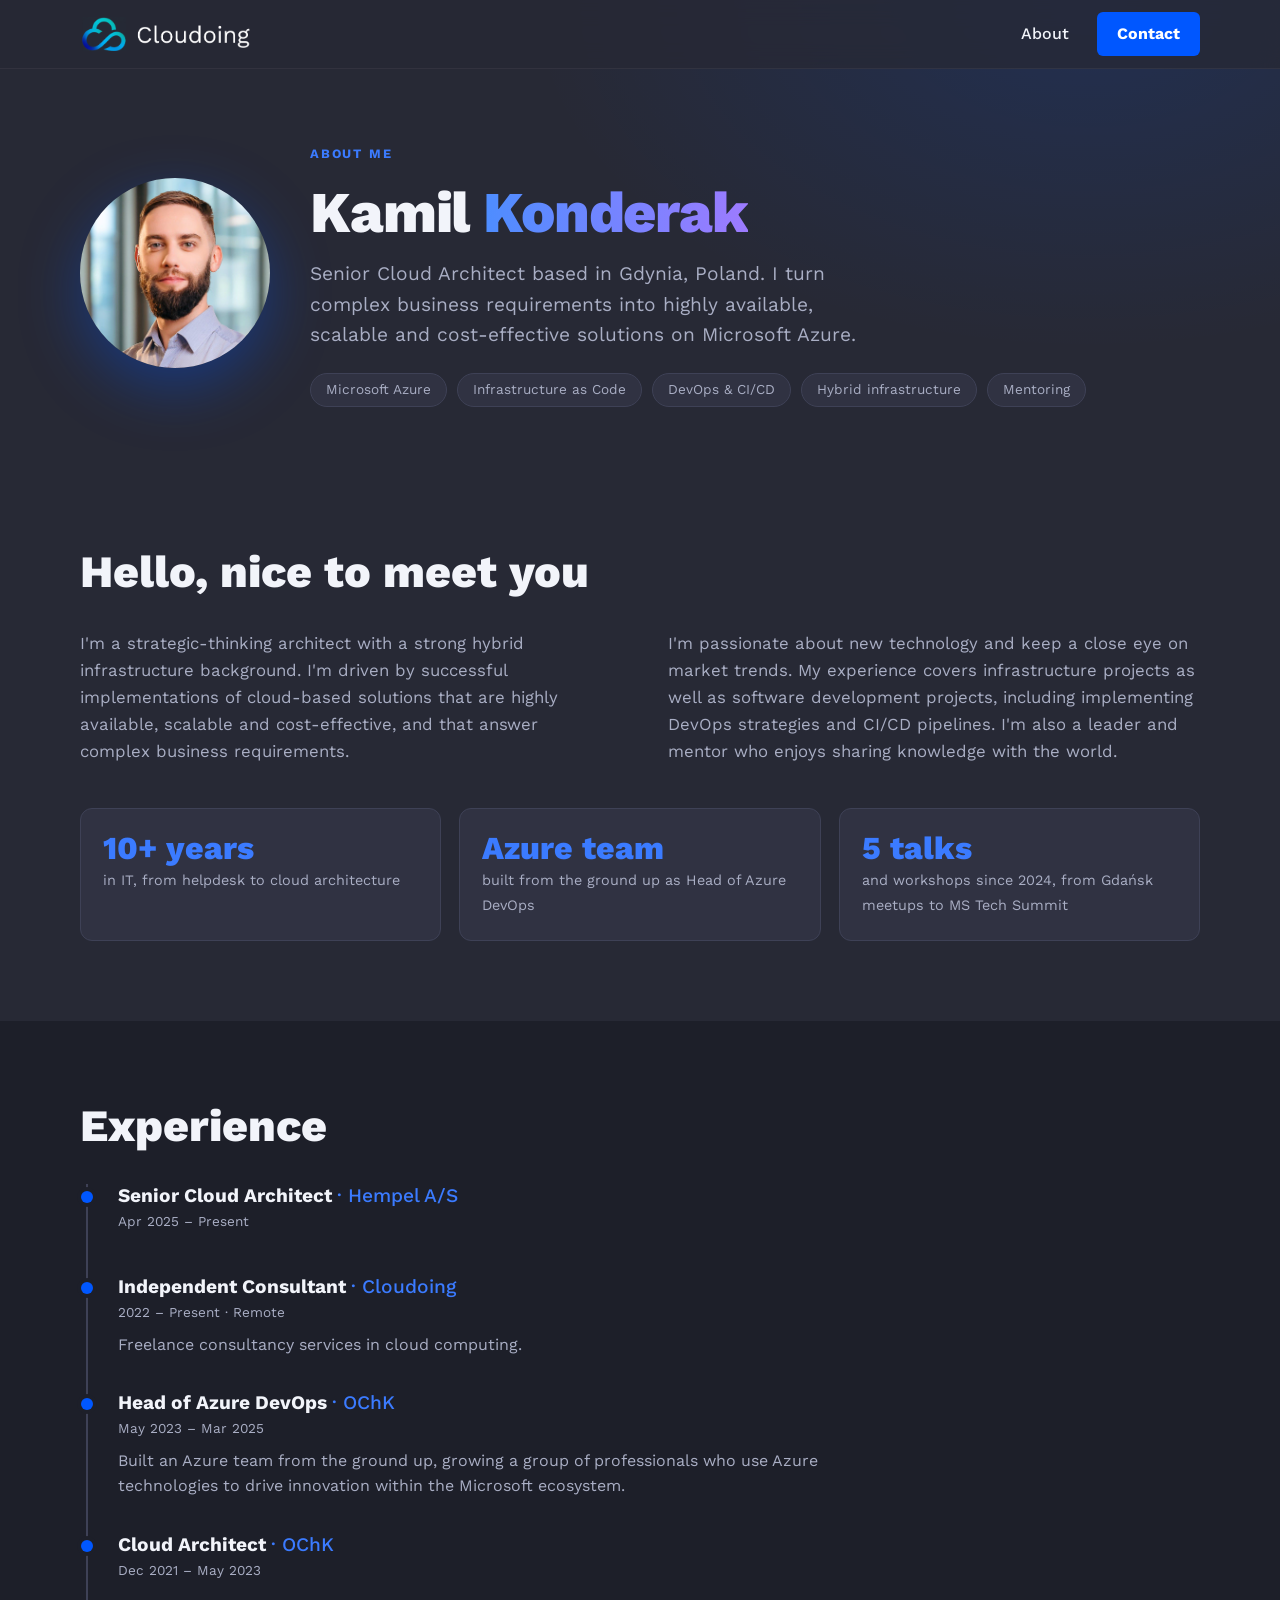
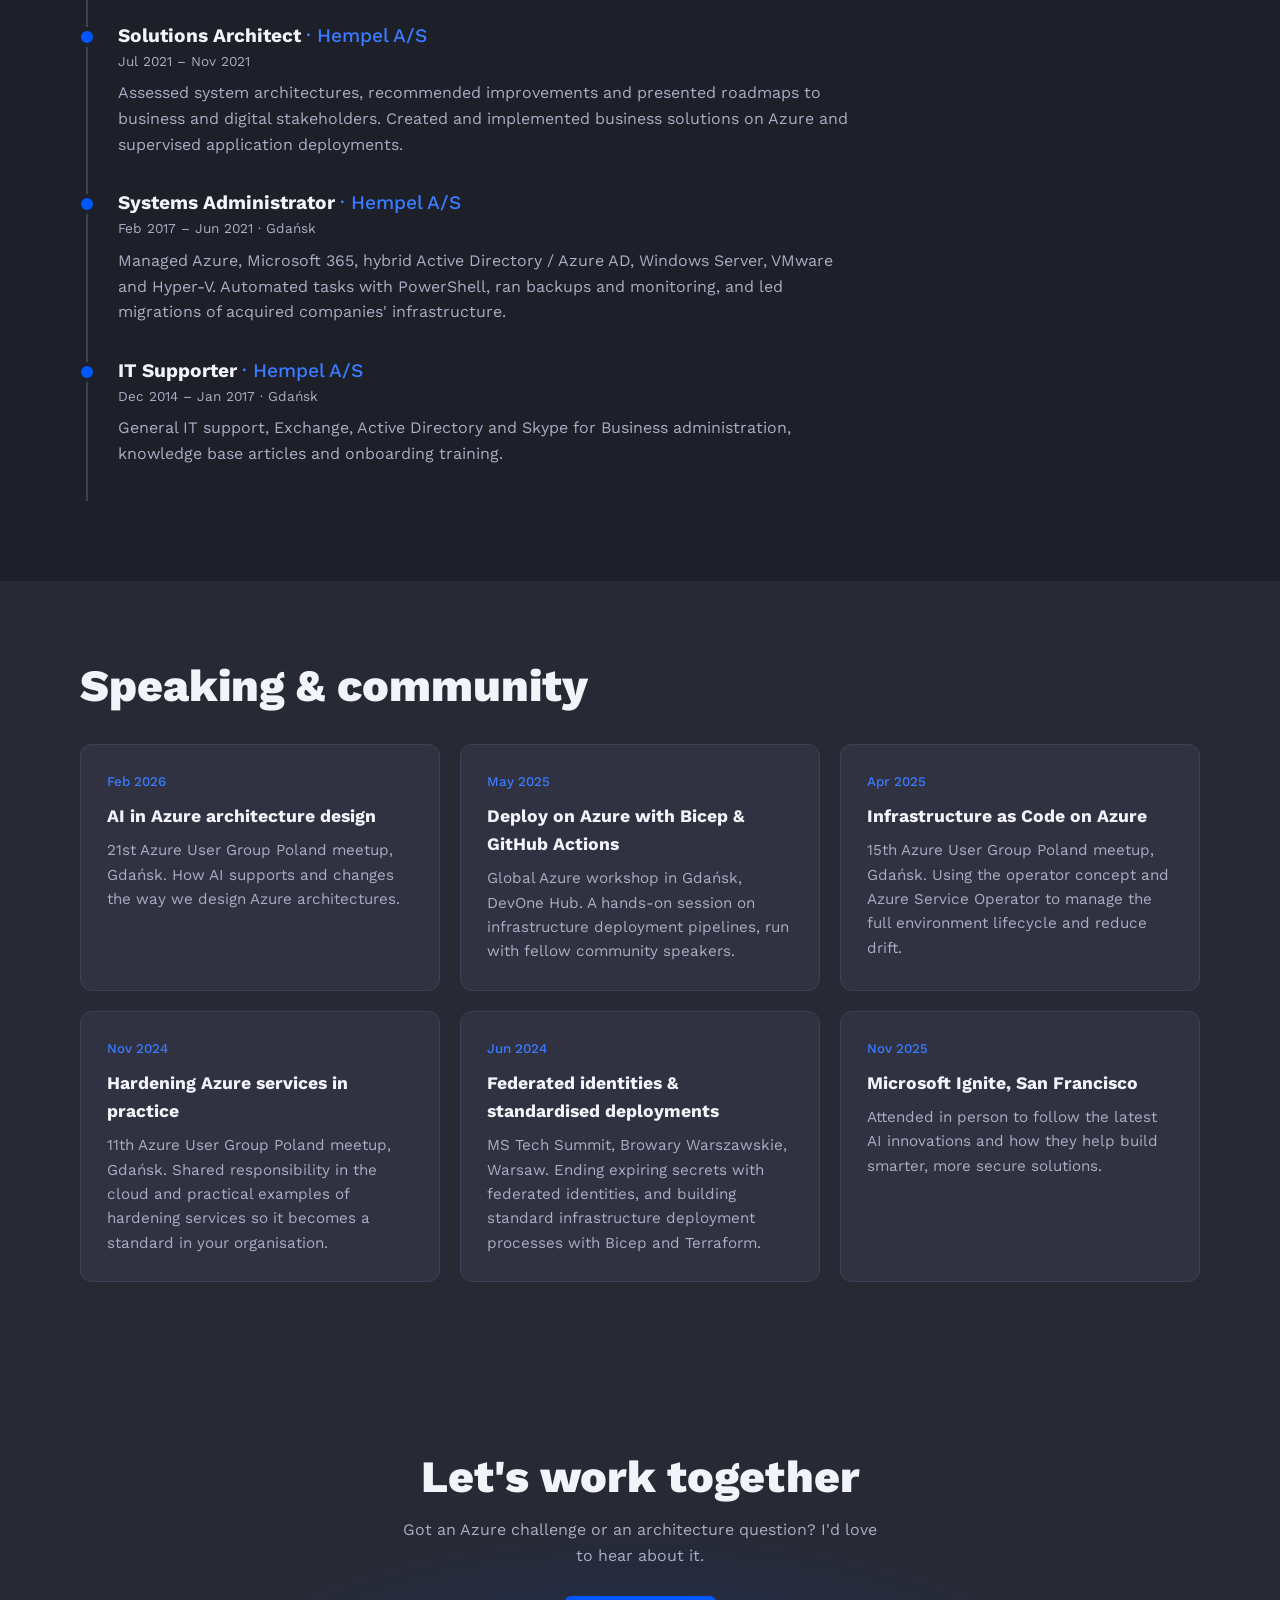
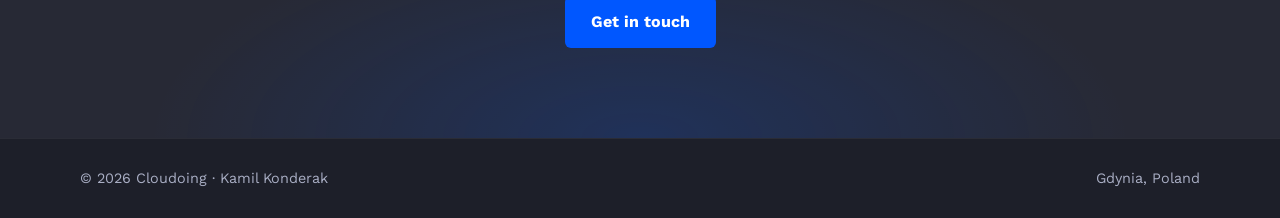
==== about.html @ 94f514c5 "Add Cloudoing personal site (hero, about, contact) Co-Authored-By: Claude Sonnet 5.5 <noreply@anthro" ====
<!doctype html>
<html lang="en">
<head>
<meta charset="utf-8">
<meta name="viewport" content="width=device-width, initial-scale=1">
<title>About – Kamil Konderak | Cloudoing</title>
<meta name="description" content="Kamil Konderak is a Senior Cloud Architect based in Gdynia, Poland, with 10+ years in IT and a focus on Microsoft Azure, DevOps and infrastructure as code.">
<link rel="preconnect" href="https://fonts.googleapis.com">
<link rel="preconnect" href="https://fonts.gstatic.com" crossorigin>
<link href="https://fonts.googleapis.com/css2?family=Work+Sans:wght@400;500;700;800&display=swap" rel="stylesheet">
<link rel="stylesheet" href="style.css">
</head>
<body>

<header>
  <div class="wrap">
    <a href="index.html" class="logo"><img src="img/logo.png" alt="Cloudoing" height="34" style="height:34px;width:auto"></a>
    <nav>
      <a href="about.html" style="color:var(--text)">About</a>
      <a href="index.html#contact" class="btn">Contact</a>
    </nav>
  </div>
</header>

<main>
<section class="page-head">
  <div class="wrap">
    <img src="img/kamil.jpg" alt="Kamil Konderak" width="190" height="190">
    <div>
      <span class="eyebrow">About me</span>
      <h1 style="font-size:clamp(2.2rem,5vw,3.6rem)">Kamil <span>Konderak</span></h1>
      <p class="lead">Senior Cloud Architect based in Gdynia, Poland. I turn complex business requirements into highly available, scalable and cost-effective solutions on Microsoft Azure.</p>
      <div class="chips"><span>Microsoft Azure</span><span>Infrastructure as Code</span><span>DevOps &amp; CI/CD</span><span>Hybrid infrastructure</span><span>Mentoring</span></div>
    </div>
  </div>
</section>

<section class="section">
  <div class="wrap">
    <h2>Hello, nice to meet you</h2>
    <div class="bio">
      <p>I'm a strategic-thinking architect with a strong hybrid infrastructure background. I'm driven by successful implementations of cloud-based solutions that are highly available, scalable and cost-effective, and that answer complex business requirements.</p>
      <p>I'm passionate about new technology and keep a close eye on market trends. My experience covers infrastructure projects as well as software development projects, including implementing DevOps strategies and CI/CD pipelines. I'm also a leader and mentor who enjoys sharing knowledge with the world.</p>
    </div>
    <div class="stats">
      <div class="stat"><b>10+ years</b><span>in IT, from helpdesk to cloud architecture</span></div>
      <div class="stat"><b>Azure team</b><span>built from the ground up as Head of Azure DevOps</span></div>
      <div class="stat"><b>5 talks</b><span>and workshops since 2024, from Gdańsk meetups to MS Tech Summit</span></div>
    </div>
  </div>
</section>

<section class="section alt">
  <div class="wrap">
    <h2>Experience</h2>
    <ul class="timeline">
      <li>
        <h3>Senior Cloud Architect <span class="org">· Hempel A/S</span></h3>
        <time>Apr 2025 – Present</time>
      </li>
      <li>
        <h3>Independent Consultant <span class="org">· Cloudoing</span></h3>
        <time>2022 – Present · Remote</time>
        <p>Freelance consultancy services in cloud computing.</p>
      </li>
      <li>
        <h3>Head of Azure DevOps <span class="org">· OChK</span></h3>
        <time>May 2023 – Mar 2025</time>
        <p>Built an Azure team from the ground up, growing a group of professionals who use Azure technologies to drive innovation within the Microsoft ecosystem.</p>
      </li>
      <li>
        <h3>Cloud Architect <span class="org">· OChK</span></h3>
        <time>Dec 2021 – May 2023</time>
      </li>
      <li>
        <h3>Solutions Architect <span class="org">· Hempel A/S</span></h3>
        <time>Jul 2021 – Nov 2021</time>
        <p>Assessed system architectures, recommended improvements and presented roadmaps to business and digital stakeholders. Created and implemented business solutions on Azure and supervised application deployments.</p>
      </li>
      <li>
        <h3>Systems Administrator <span class="org">· Hempel A/S</span></h3>
        <time>Feb 2017 – Jun 2021 · Gdańsk</time>
        <p>Managed Azure, Microsoft 365, hybrid Active Directory / Azure AD, Windows Server, VMware and Hyper-V. Automated tasks with PowerShell, ran backups and monitoring, and led migrations of acquired companies' infrastructure.</p>
      </li>
      <li>
        <h3>IT Supporter <span class="org">· Hempel A/S</span></h3>
        <time>Dec 2014 – Jan 2017 · Gdańsk</time>
        <p>General IT support, Exchange, Active Directory and Skype for Business administration, knowledge base articles and onboarding training.</p>
      </li>
    </ul>
  </div>
</section>

<section class="section">
  <div class="wrap">
    <h2>Speaking &amp; community</h2>
    <div class="cards">
      <div class="card"><small>Feb 2026</small><h3>AI in Azure architecture design</h3><p>21st Azure User Group Poland meetup, Gdańsk. How AI supports and changes the way we design Azure architectures.</p></div>
      <div class="card"><small>May 2025</small><h3>Deploy on Azure with Bicep &amp; GitHub Actions</h3><p>Global Azure workshop in Gdańsk, DevOne Hub. A hands-on session on infrastructure deployment pipelines, run with fellow community speakers.</p></div>
      <div class="card"><small>Apr 2025</small><h3>Infrastructure as Code on Azure</h3><p>15th Azure User Group Poland meetup, Gdańsk. Using the operator concept and Azure Service Operator to manage the full environment lifecycle and reduce drift.</p></div>
      <div class="card"><small>Nov 2024</small><h3>Hardening Azure services in practice</h3><p>11th Azure User Group Poland meetup, Gdańsk. Shared responsibility in the cloud and practical examples of hardening services so it becomes a standard in your organisation.</p></div>
      <div class="card"><small>Jun 2024</small><h3>Federated identities &amp; standardised deployments</h3><p>MS Tech Summit, Browary Warszawskie, Warsaw. Ending expiring secrets with federated identities, and building standard infrastructure deployment processes with Bicep and Terraform.</p></div>
      <div class="card"><small>Nov 2025</small><h3>Microsoft Ignite, San Francisco</h3><p>Attended in person to follow the latest AI innovations and how they help build smarter, more secure solutions.</p></div>
    </div>
  </div>
</section>

<section class="cta-band">
  <div class="wrap">
    <h2>Let's work together</h2>
    <p>Got an Azure challenge or an architecture question? I'd love to hear about it.</p>
    <a href="index.html#contact" class="btn">Get in touch</a>
  </div>
</section>
</main>

<footer>
  <div class="wrap">
    <span>© <span id="yr"></span> Cloudoing · Kamil Konderak</span>
    <span>Gdynia, Poland</span>
  </div>
</footer>
<script>document.getElementById("yr").textContent = new Date().getFullYear();</script>
</body>
</html>
---- style.css ----
:root{
  --bg:#272935; --bg-deep:#1d1f29; --card:#303242; --line:#3e4156;
  --text:#f2f4fa; --muted:#a9aec4; --accent:#0057ff; --accent-hi:#3b7bff;
  --d1:#5b5bd6; --d2:#ffc83d; --d3:#ff2d6f; --d4:#4d8dff;
}
*{box-sizing:border-box;margin:0}
html{scroll-behavior:smooth}
body{font-family:"Work Sans",system-ui,sans-serif;background:var(--bg);color:var(--text);line-height:1.6;overflow-x:hidden}
a{color:inherit;text-decoration:none}
.wrap{width:min(1120px,100% - 32px);margin-inline:auto}

header{position:fixed;inset:0 0 auto;z-index:10;backdrop-filter:blur(12px);background:rgba(39,41,53,.75);border-bottom:1px solid rgba(255,255,255,.05)}
header .wrap{display:flex;align-items:center;justify-content:space-between;height:68px}
.logo{display:flex;align-items:center;gap:10px;font-weight:700;font-size:1.3rem}
nav{display:flex;gap:28px;align-items:center}
nav a{color:var(--muted);font-weight:500;transition:color .2s}
nav a:hover{color:var(--text)}
.btn{display:inline-block;background:var(--accent);color:#fff;font-weight:700;padding:13px 26px;border:0;border-radius:6px;font:inherit;font-weight:700;cursor:pointer;transition:background .2s,transform .2s}
.btn:hover{background:var(--accent-hi);transform:translateY(-2px)}
nav .btn{padding:9px 20px;color:#fff}

.hero{position:relative;min-height:100vh;display:flex;align-items:center;padding:110px 0 70px;background:radial-gradient(900px 600px at 80% 40%,rgba(0,87,255,.14),transparent 70%),var(--bg)}
.hero .wrap{display:grid;grid-template-columns:1.1fr .9fr;gap:40px;align-items:center}
.eyebrow{display:inline-block;color:var(--accent-hi);font-weight:700;letter-spacing:.14em;text-transform:uppercase;font-size:.8rem;margin-bottom:18px}
h1{font-size:clamp(2.6rem,6vw,4.6rem);line-height:1.05;font-weight:800;letter-spacing:-.02em}
h1 span{background:linear-gradient(90deg,#4d8dff,#9d7bff);-webkit-background-clip:text;background-clip:text;color:transparent}
.lead{margin:22px 0 32px;font-size:1.2rem;color:var(--muted);max-width:30em}
.cta{display:flex;gap:14px;flex-wrap:wrap}
.btn.ghost{background:transparent;border:1px solid var(--line);color:var(--text)}
.btn.ghost:hover{background:var(--card)}
.follow{display:flex;gap:16px;align-items:center;margin-top:34px;color:var(--muted);font-size:.9rem}
.follow a{display:grid;place-items:center;width:38px;height:38px;border-radius:50%;border:1px solid var(--line);transition:all .2s}
.follow a:hover{color:#fff;background:var(--accent);border-color:var(--accent)}
.follow svg{width:17px;height:17px;fill:currentColor}

/* orbit */
.orbit{position:relative;aspect-ratio:1;width:100%;max-width:520px;justify-self:center}
.ring{position:absolute;border:1px dashed rgba(255,255,255,.16);border-radius:50%;inset:0;animation:spin 60s linear infinite}
.ring.r2{inset:15%;animation-duration:42s;animation-direction:reverse}
.ring.r3{inset:32%;animation-duration:28s}
.ring i{position:absolute;width:18px;height:18px;border-radius:50%;box-shadow:0 0 22px currentColor}
.r1 i{top:8%;left:14%;background:var(--d1);color:var(--d1)}
.r1 i+i{top:auto;bottom:6%;left:auto;right:30%;background:var(--d3);color:var(--d3)}
.r2 i{top:12%;right:6%;background:var(--d2);color:var(--d2)}
.r3 i{bottom:2%;left:22%;background:var(--d4);color:var(--d4)}
.cloud{position:absolute;inset:0;display:grid;place-items:center}
.cloud img{width:56%;height:auto;aspect-ratio:1;object-fit:cover;border-radius:50%;box-shadow:0 20px 60px rgba(0,87,255,.35);animation:float 6s ease-in-out infinite}
@keyframes spin{to{transform:rotate(360deg)}}
@keyframes float{50%{transform:translateY(-12px)}}

/* contact */
.contact{padding:110px 0;background:var(--bg-deep)}
.contact .wrap{display:grid;grid-template-columns:.9fr 1.1fr;gap:56px}
h2{font-size:clamp(2rem,4vw,2.8rem);line-height:1.1;font-weight:800;margin-bottom:16px}
.contact p{color:var(--muted);max-width:28em}
.info{list-style:none;padding:0;margin-top:32px;display:grid;gap:14px}
.info li{display:flex;gap:14px;align-items:center}
.info b{display:grid;place-items:center;width:42px;height:42px;border-radius:10px;background:var(--card);color:var(--accent-hi)}
.info svg{width:20px;height:20px;fill:currentColor}
form{background:var(--card);border:1px solid var(--line);border-radius:14px;padding:34px;display:grid;gap:18px}
.row{display:grid;grid-template-columns:1fr 1fr;gap:18px}
label{display:grid;gap:7px;font-size:.85rem;font-weight:500;color:var(--muted)}
input,textarea{font:inherit;color:var(--text);background:var(--bg);border:1px solid var(--line);border-radius:8px;padding:13px 15px;transition:border-color .2s,box-shadow .2s;width:100%}
textarea{resize:vertical;min-height:140px}
input:focus,textarea:focus{outline:0;border-color:var(--accent-hi);box-shadow:0 0 0 3px rgba(0,87,255,.25)}
.hp{position:absolute;left:-9999px}
.status{min-height:1.4em;font-size:.9rem;color:var(--muted)}

footer{padding:28px 0;border-top:1px solid rgba(255,255,255,.06);background:var(--bg-deep);color:var(--muted);font-size:.9rem}
footer .wrap{display:flex;justify-content:space-between;flex-wrap:wrap;gap:10px}

@media(max-width:820px){
  nav{gap:18px}
  .hero .wrap,.contact .wrap{grid-template-columns:1fr}
  .orbit{max-width:340px;order:-1}
  .hero{padding-top:100px}
  .row{grid-template-columns:1fr}
  form{padding:24px}
}
@media(prefers-reduced-motion:reduce){*{animation:none!important}html{scroll-behavior:auto}}

/* about */
.page-head{padding:140px 0 60px;background:radial-gradient(800px 500px at 85% 0,rgba(0,87,255,.14),transparent 70%),var(--bg)}
.page-head .wrap{display:grid;grid-template-columns:auto 1fr;gap:40px;align-items:center}
.page-head img{width:190px;height:190px;border-radius:50%;object-fit:cover;box-shadow:0 20px 60px rgba(0,87,255,.35)}
.page-head .lead{margin:16px 0 0}
.chips{display:flex;flex-wrap:wrap;gap:10px;margin-top:22px}
.chips span{border:1px solid var(--line);background:var(--card);border-radius:99px;padding:5px 15px;font-size:.85rem;color:var(--muted)}
.section{padding:80px 0}
.section.alt{background:var(--bg-deep)}
.section h2{margin-bottom:34px}
.bio{display:grid;grid-template-columns:1fr 1fr;gap:20px 56px;color:var(--muted);font-size:1.05rem}
.stats{display:grid;grid-template-columns:repeat(3,1fr);gap:18px;margin-top:44px}
.stat{background:var(--card);border:1px solid var(--line);border-radius:12px;padding:22px}
.stat b{display:block;font-size:2rem;font-weight:800;color:var(--accent-hi);line-height:1.1}
.stat span{color:var(--muted);font-size:.9rem}
.timeline{list-style:none;padding:0;display:grid;gap:0;border-left:2px solid var(--line);margin-left:6px}
.timeline li{position:relative;padding:0 0 34px 30px}
.timeline li::before{content:"";position:absolute;left:-7px;top:7px;width:12px;height:12px;border-radius:50%;background:var(--accent);box-shadow:0 0 0 4px var(--bg-deep)}
.timeline h3{font-size:1.2rem;font-weight:700;line-height:1.3}
.timeline .org{color:var(--accent-hi);font-weight:500}
.timeline time{display:block;font-size:.85rem;color:var(--muted);margin:2px 0 8px}
.timeline p{color:var(--muted);max-width:46em}
.cards{display:grid;grid-template-columns:repeat(3,1fr);gap:20px}
.card{background:var(--card);border:1px solid var(--line);border-radius:12px;padding:26px}
.card h3{font-size:1.1rem;margin-bottom:8px}
.card p{color:var(--muted);font-size:.95rem}
.card small{display:block;color:var(--accent-hi);font-weight:500;margin-bottom:10px}
.cta-band{text-align:center;padding:90px 0;background:radial-gradient(700px 300px at 50% 100%,rgba(0,87,255,.18),transparent 70%),var(--bg)}
.cta-band p{color:var(--muted);margin:0 auto 28px;max-width:30em}
@media(max-width:820px){
  .page-head .wrap{grid-template-columns:1fr;text-align:left}
  .page-head img{width:140px;height:140px}
  .bio,.cards,.stats{grid-template-columns:1fr}
}
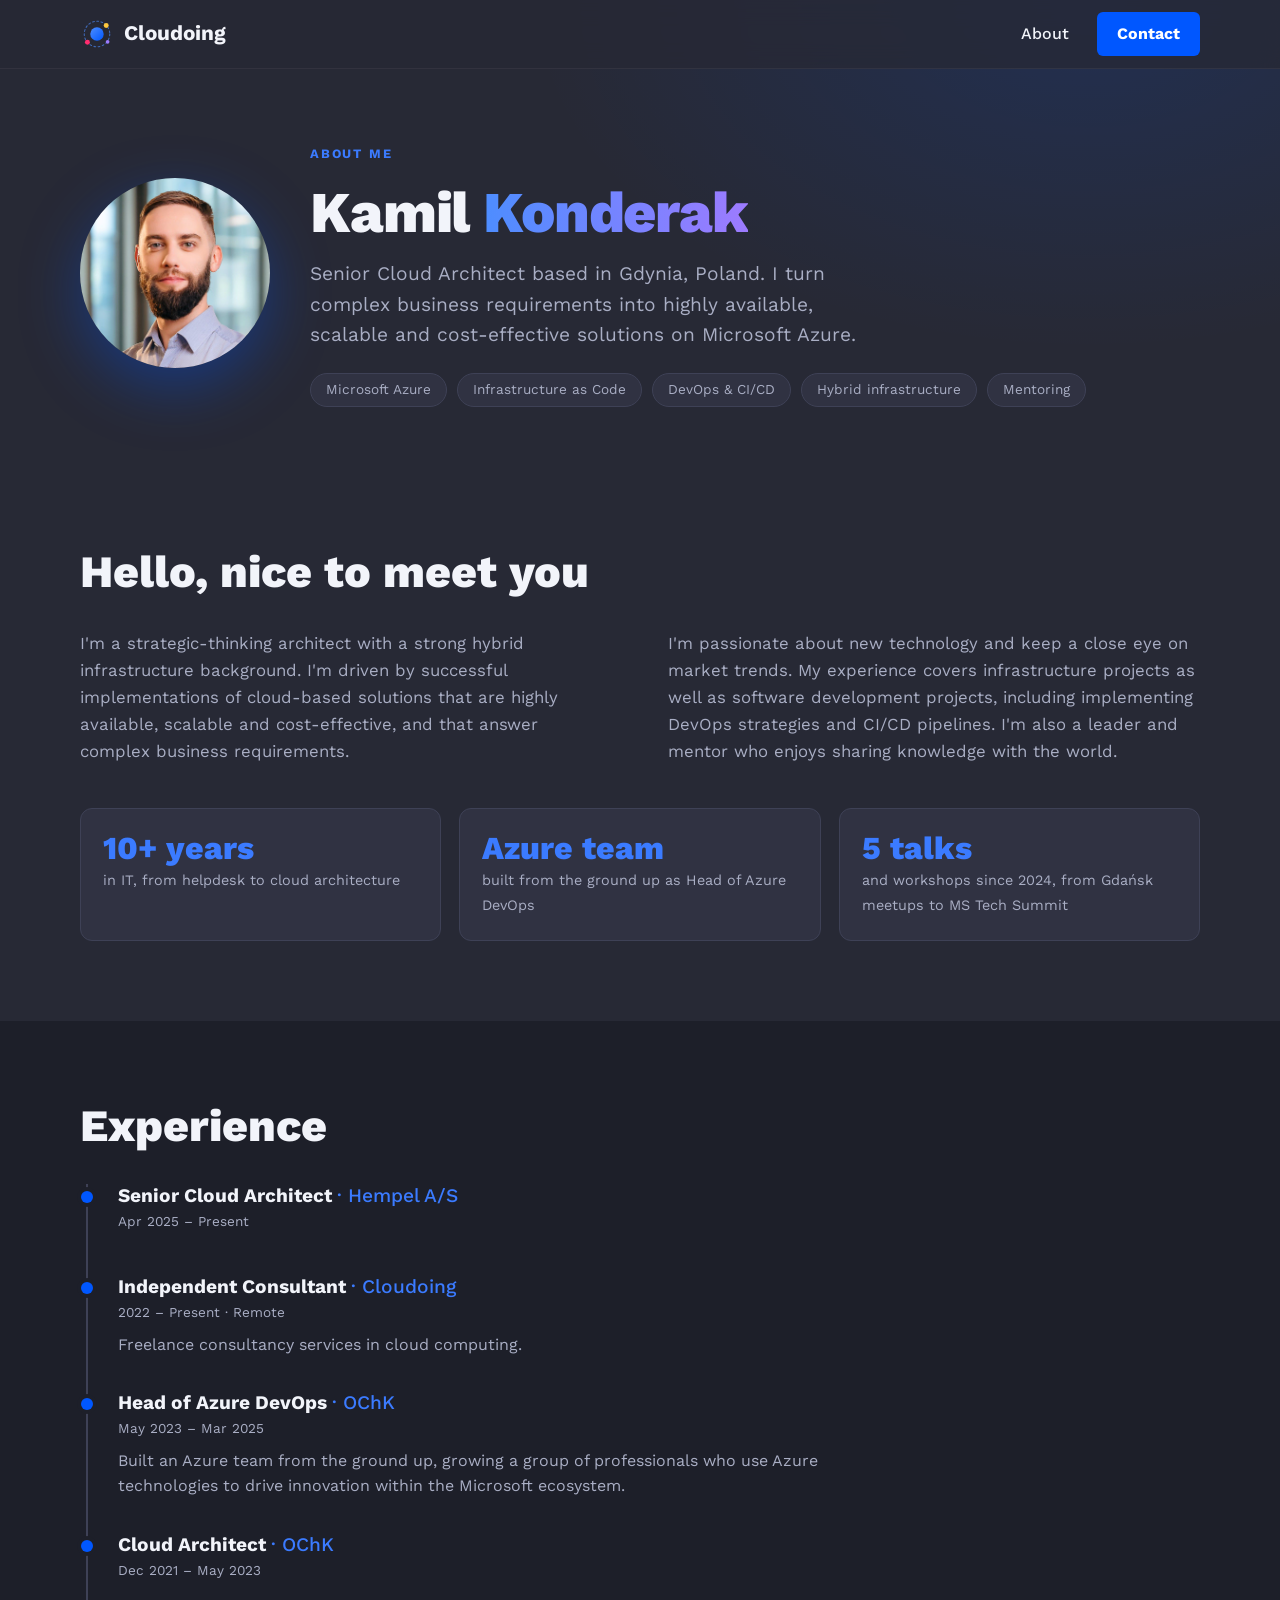
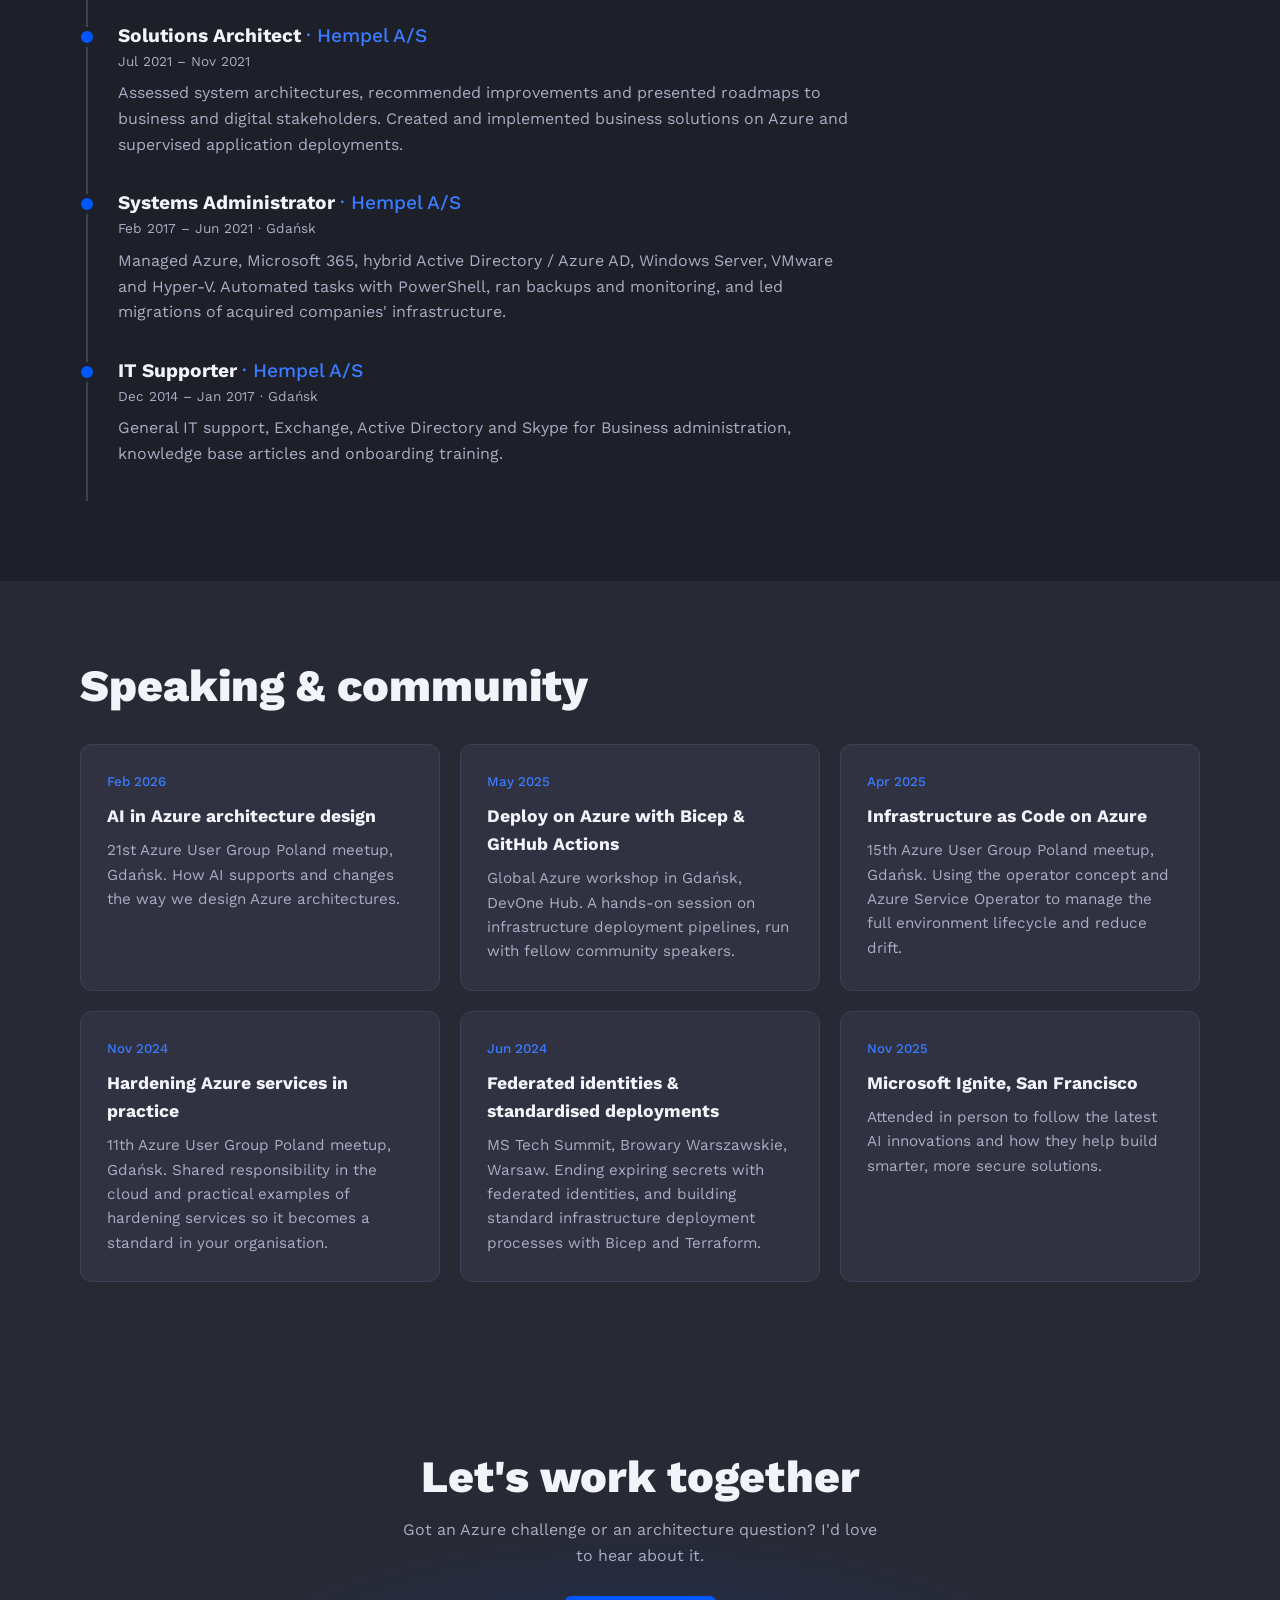
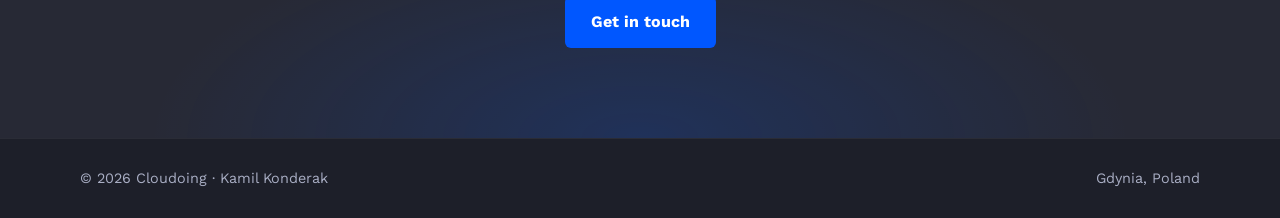
==== commit 84fd83c5: "Replace logo with Orbit mark and add favicon Co-Authored-By: Claude Sonnet 5.5 <noreply@anthropic.co" ====
--- a/about.html
+++ b/about.html
@@ -8,13 +8,14 @@
 <link rel="preconnect" href="https://fonts.googleapis.com">
 <link rel="preconnect" href="https://fonts.gstatic.com" crossorigin>
 <link href="https://fonts.googleapis.com/css2?family=Work+Sans:wght@400;500;700;800&display=swap" rel="stylesheet">
+<link rel="icon" href="favicon.svg" type="image/svg+xml">
 <link rel="stylesheet" href="style.css">
 </head>
 <body>
 
 <header>
   <div class="wrap">
-    <a href="index.html" class="logo"><img src="img/logo.png" alt="Cloudoing" height="34" style="height:34px;width:auto"></a>
+    <a href="index.html" class="logo"><img src="img/logo-mark.svg" alt="" width="34" height="34">Cloudoing</a>
     <nav>
       <a href="about.html" style="color:var(--text)">About</a>
       <a href="index.html#contact" class="btn">Contact</a>
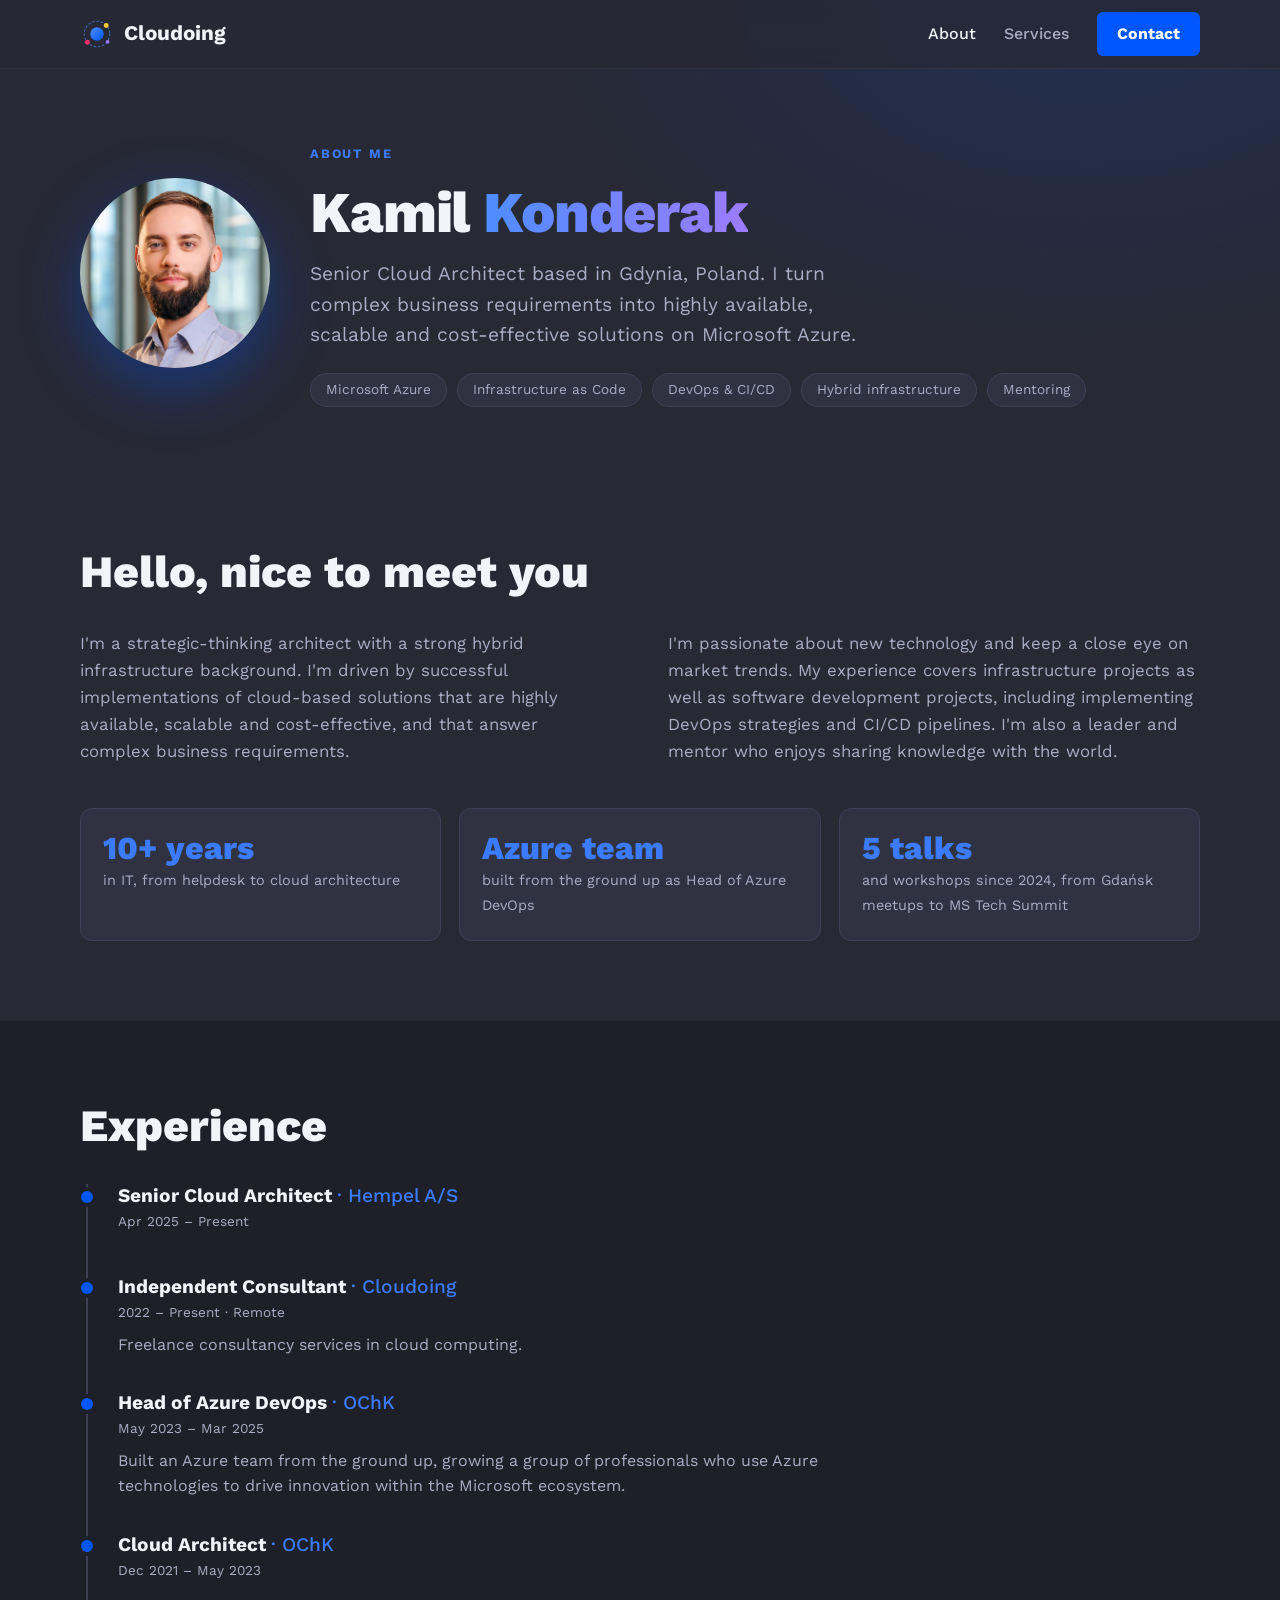
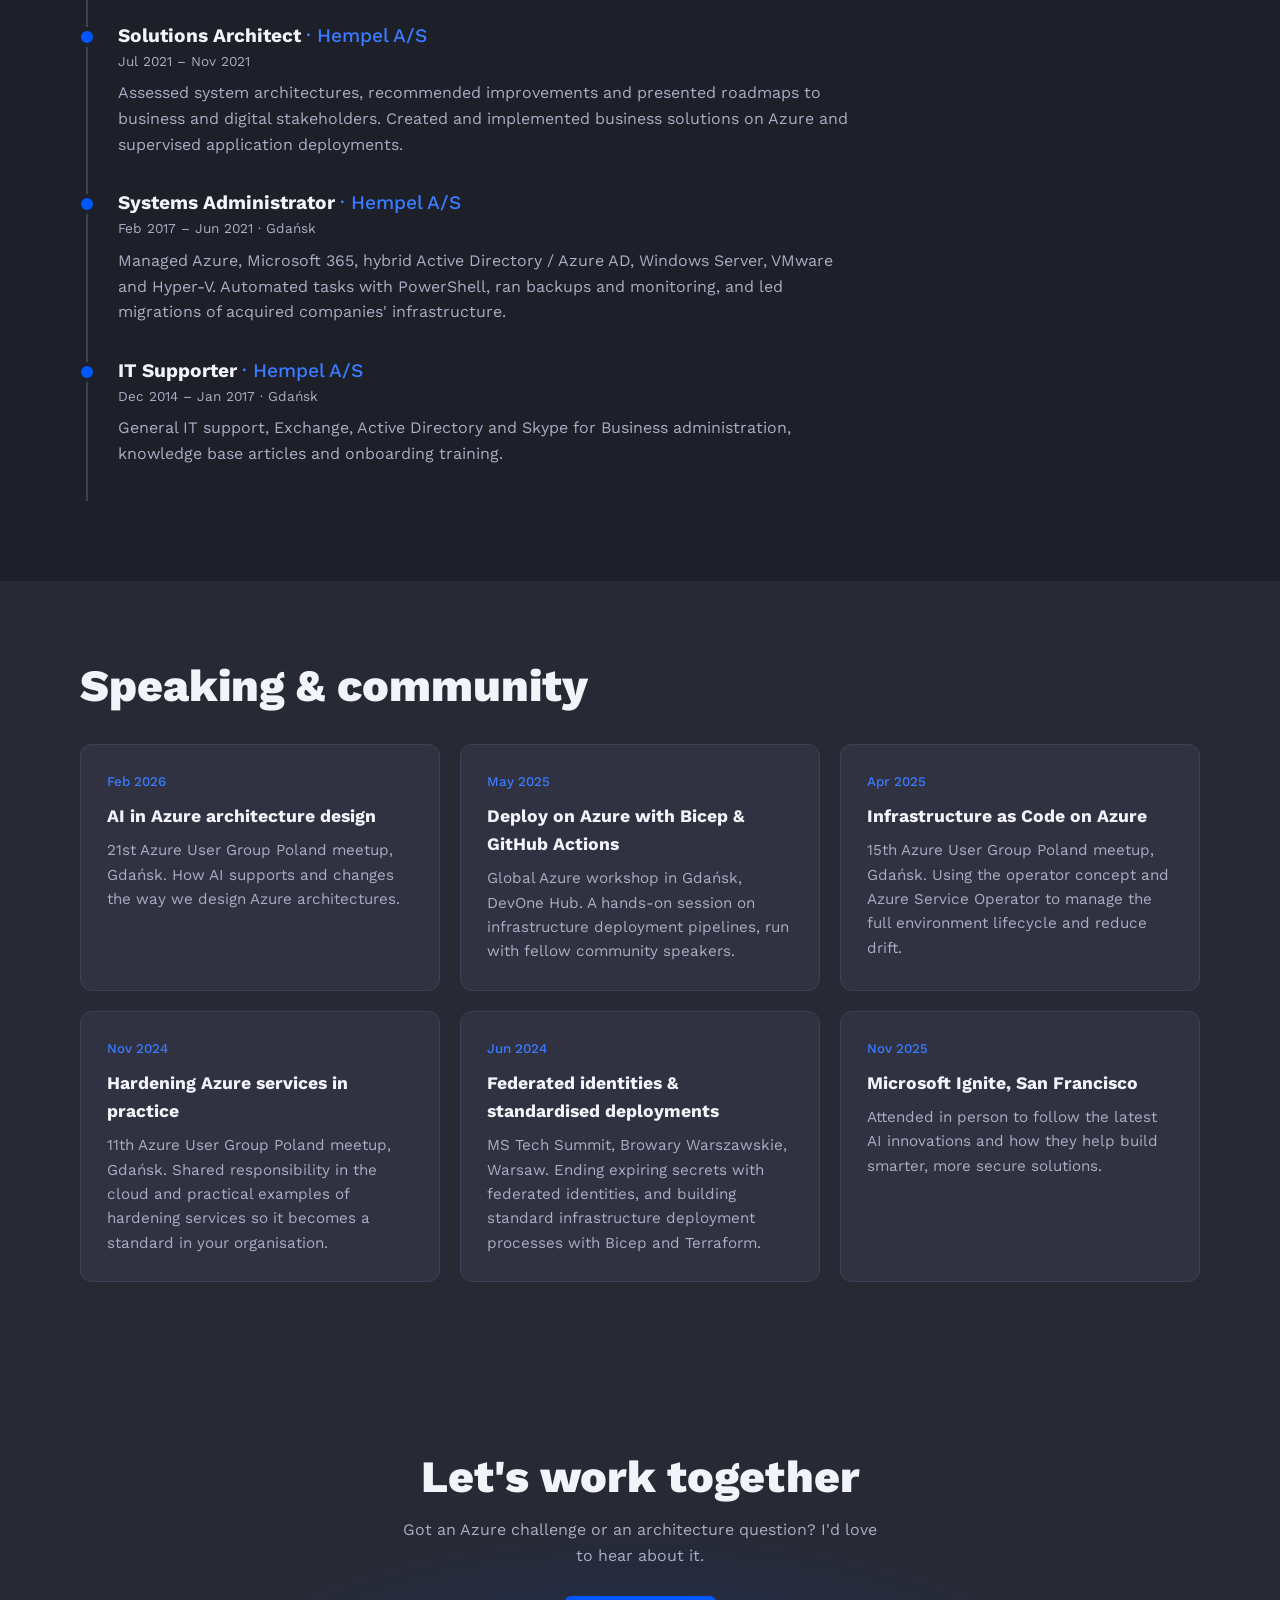
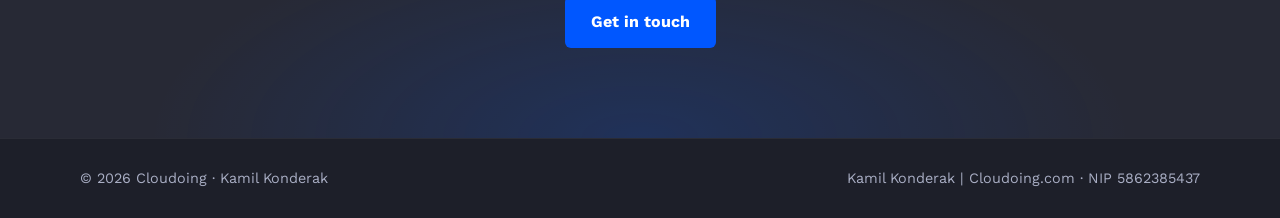
==== commit e5ac09db: "Add Services page with pricing, availability and business details Co-Authored-By: Claude Sonnet 5.5 " ====
--- a/about.html
+++ b/about.html
@@ -18,6 +18,7 @@
     <a href="index.html" class="logo"><img src="img/logo-mark.svg" alt="" width="34" height="34">Cloudoing</a>
     <nav>
       <a href="about.html" style="color:var(--text)">About</a>
+      <a href="services.html">Services</a>
       <a href="index.html#contact" class="btn">Contact</a>
     </nav>
   </div>
@@ -118,7 +119,7 @@
 <footer>
   <div class="wrap">
     <span>© <span id="yr"></span> Cloudoing · Kamil Konderak</span>
-    <span>Gdynia, Poland</span>
+    <span>Kamil Konderak | Cloudoing.com · NIP 5862385437</span>
   </div>
 </footer>
 <script>document.getElementById("yr").textContent = new Date().getFullYear();</script>
--- a/style.css
+++ b/style.css
@@ -113,3 +113,36 @@
   .page-head img{width:140px;height:140px}
   .bio,.cards,.stats{grid-template-columns:1fr}
 }
+
+/* services */
+.badge{display:inline-flex;align-items:center;gap:9px;border:1px solid var(--line);background:var(--card);border-radius:99px;padding:6px 16px;font-size:.85rem;color:var(--muted);margin-bottom:20px}
+.badge i{width:9px;height:9px;border-radius:50%;background:#2fd37a;box-shadow:0 0 0 4px rgba(47,211,122,.2)}
+.toggle{display:inline-flex;border:1px solid var(--line);border-radius:8px;overflow:hidden;margin-bottom:26px}
+.toggle button{font:inherit;font-size:.85rem;font-weight:500;color:var(--muted);background:transparent;border:0;padding:7px 18px;cursor:pointer}
+.toggle button[aria-pressed="true"]{background:var(--accent);color:#fff}
+.offers{display:grid;grid-template-columns:repeat(2,1fr);gap:20px}
+.offer{background:var(--card);border:1px solid var(--line);border-radius:14px;padding:28px;display:flex;flex-direction:column;gap:12px}
+.offer.featured{border-color:var(--accent-hi);box-shadow:0 0 0 1px var(--accent-hi),0 18px 50px rgba(0,87,255,.18)}
+.offer h3{font-size:1.25rem;line-height:1.25}
+.offer .dur{font-size:.8rem;font-weight:700;letter-spacing:.1em;text-transform:uppercase;color:var(--accent-hi)}
+.offer p{color:var(--muted);font-size:.95rem}
+.offer ul{padding-left:18px;color:var(--muted);font-size:.92rem;display:grid;gap:5px}
+.offer .price{margin-top:auto;padding-top:14px;border-top:1px solid var(--line);font-size:1.7rem;font-weight:800}
+.offer .price small{font-size:.8rem;font-weight:400;color:var(--muted);display:block}
+.steps{display:grid;grid-template-columns:repeat(4,1fr);gap:20px;counter-reset:s}
+.step{counter-increment:s;background:var(--card);border:1px solid var(--line);border-radius:12px;padding:24px}
+.step::before{content:counter(s);display:grid;place-items:center;width:34px;height:34px;border-radius:50%;background:var(--accent);font-weight:800;margin-bottom:14px}
+.step h3{font-size:1.05rem;margin-bottom:6px}
+.step p{color:var(--muted);font-size:.92rem}
+.rates{display:grid;grid-template-columns:repeat(3,1fr);gap:18px;margin-bottom:26px}
+.note{color:var(--muted);max-width:46em;font-size:.95rem}
+details{background:var(--card);border:1px solid var(--line);border-radius:10px;padding:16px 20px;margin-bottom:12px}
+summary{cursor:pointer;font-weight:700}
+details p{color:var(--muted);margin-top:10px}
+@media(max-width:820px){
+  .offers,.steps,.rates{grid-template-columns:1fr}
+  .logo{font-size:1.1rem}
+  nav{gap:14px}
+  nav a{font-size:.9rem}
+  nav .btn{padding:8px 14px}
+}
